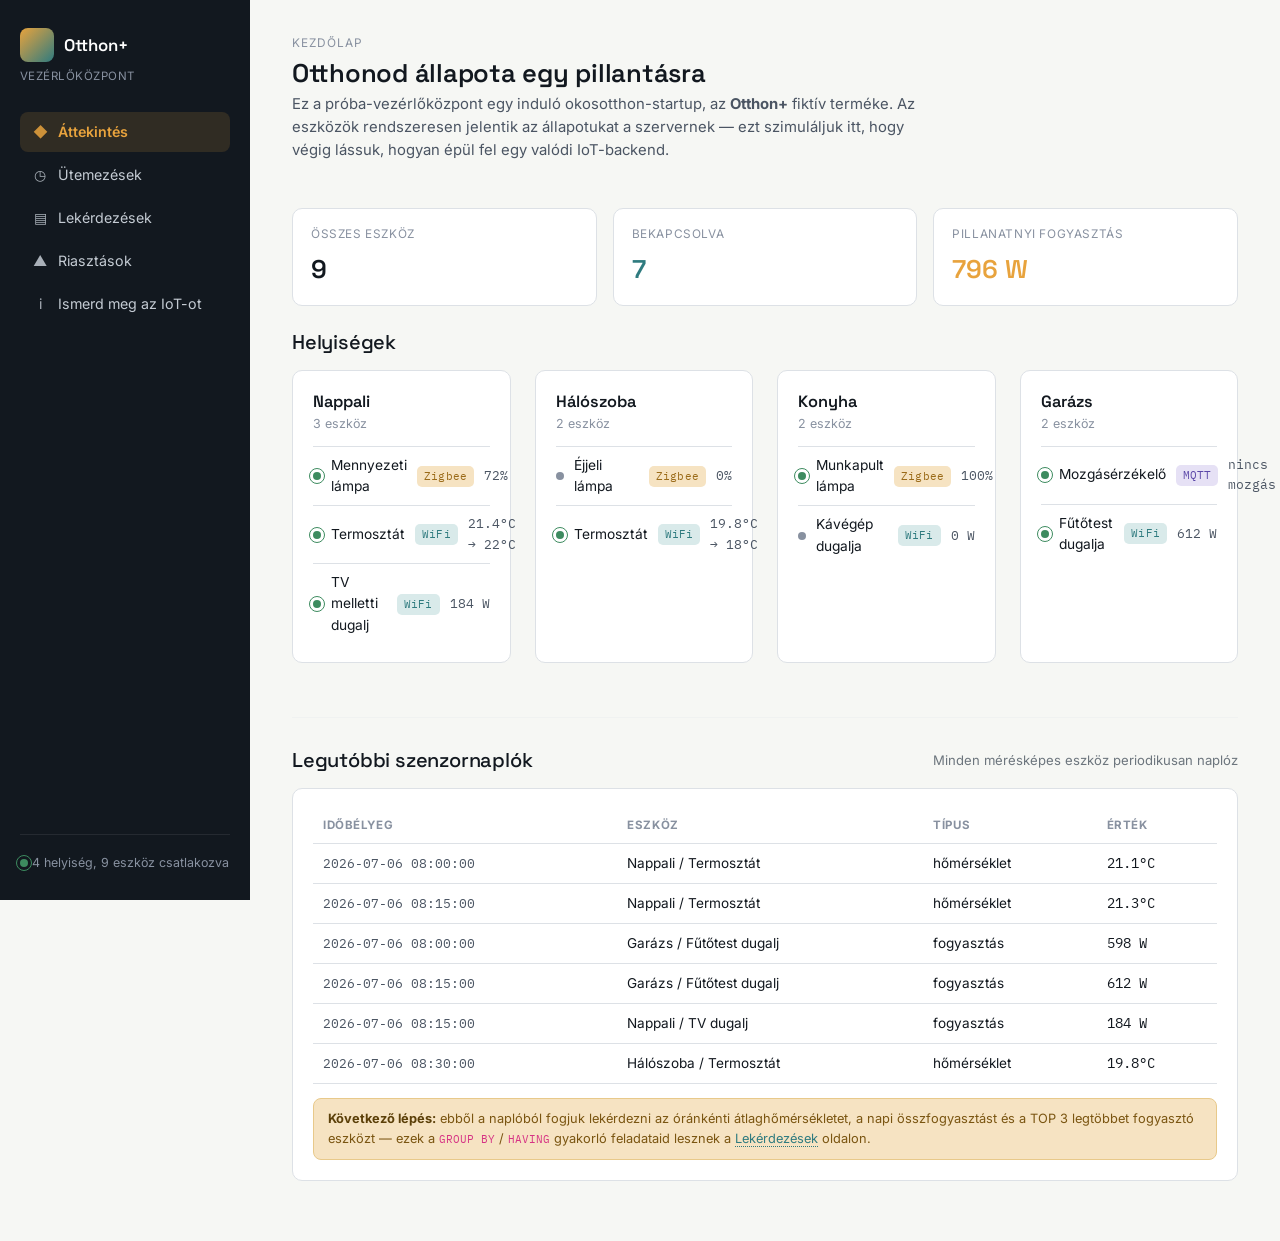
==== frontend/index.html @ bfc38625 "init: frontend letrehozva, mock adatok" ====
<!doctype html>
<html lang="hu">
  <head>
    <meta charset="UTF-8" />
    <meta name="viewport" content="width=device-width, initial-scale=1.0" />
    <title>Otthon+ · Vezérlőközpont</title>
    <link
      href="https://cdn.jsdelivr.net/npm/bootstrap@5.3.3/dist/css/bootstrap.min.css"
      rel="stylesheet"
    />
    <link
      href="https://fonts.googleapis.com/css2?family=Space+Grotesk:wght@500;600;700&family=Inter:wght@400;500;600&family=IBM+Plex+Mono:wght@400;500&display=swap"
      rel="stylesheet"
    />
    <link href="css/styles.css" rel="stylesheet" />
  </head>
  <body>
    <div class="app-shell">
      <aside class="sidebar">
        <div class="brand">
          <div class="brand-mark"></div>
          <div class="brand-name">Otthon+</div>
        </div>
        <div class="brand-sub">Vezérlőközpont</div>

        <nav>
          <a href="index.html"><span class="nav-icon">◆</span> Áttekintés</a>
          <a href="utemezesek.html"
            ><span class="nav-icon">◷</span> Ütemezések</a
          >
          <a href="lekerdezesek.html"
            ><span class="nav-icon">▤</span> Lekérdezések</a
          >
          <a href="riasztasok.html"
            ><span class="nav-icon">▲</span> Riasztások</a
          >
          <a href="ismerd-meg.html"
            ><span class="nav-icon">i</span> Ismerd meg az IoT-ot</a
          >
        </nav>

        <div class="conn-status">
          <span class="live-dot on"></span>
          4 helyiség, 9 eszköz csatlakozva
        </div>
      </aside>

      <main class="main">
        <div class="topbar">
          <div>
            <div class="section-eyebrow">Kezdőlap</div>
            <h1>Otthonod állapota egy pillantásra</h1>
            <p class="lede">
              Ez a próba-vezérlőközpont egy induló okosotthon-startup, az
              <strong>Otthon+</strong> fiktív terméke. Az eszközök rendszeresen
              jelentik az állapotukat a szervernek — ezt szimuláljuk itt, hogy
              végig lássuk, hogyan épül fel egy valódi IoT-backend.
            </p>
          </div>
        </div>

        <div class="row g-3 mb-4">
          <div class="col-sm-4">
            <div class="stat-tile">
              <div class="stat-label">Összes eszköz</div>
              <div class="stat-value" id="stat-total-devices">–</div>
            </div>
          </div>
          <div class="col-sm-4">
            <div class="stat-tile">
              <div class="stat-label">Bekapcsolva</div>
              <div class="stat-value teal" id="stat-online-devices">–</div>
            </div>
          </div>
          <div class="col-sm-4">
            <div class="stat-tile">
              <div class="stat-label">Pillanatnyi fogyasztás</div>
              <div class="stat-value amber" id="stat-total-power">–</div>
            </div>
          </div>
        </div>

        <h2 class="h5 mb-3">Helyiségek</h2>
        <div class="row" id="rooms-overview"></div>

        <hr class="divider" />

        <div
          class="d-flex justify-content-between align-items-center mb-3 flex-wrap gap-2"
        >
          <h2 class="h5 mb-0">Legutóbbi szenzornaplók</h2>
          <span class="text-secondary small"
            >Minden mérésképes eszköz periodikusan naplóz</span
          >
        </div>

        <div class="card-soft">
          <table class="log-table">
            <thead>
              <tr>
                <th>Időbélyeg</th>
                <th>Eszköz</th>
                <th>Típus</th>
                <th>Érték</th>
              </tr>
            </thead>
            <tbody id="measurement-log-body"></tbody>
          </table>
          <div class="todo-note">
            <strong>Következő lépés:</strong> ebből a naplóból fogjuk lekérdezni
            az óránkénti átlaghőmérsékletet, a napi összfogyasztást és a TOP 3
            legtöbbet fogyasztó eszközt — ezek a <code>GROUP BY</code> /
            <code>HAVING</code> gyakorló feladataid lesznek a
            <a href="lekerdezesek.html" class="link-quiet">Lekérdezések</a>
            oldalon.
          </div>
        </div>
      </main>
    </div>

    <script src="js/data.js"></script>
    <script src="js/app.js"></script>
  </body>
</html>
---- frontend/css/styles.css ----
/* ==========================================================================
   Otthon+ Vezérlőközpont — design tokens
   Paletta:
     --ink     #12181F  sötét felület / sidebar
     --paper   #F6F7F4  oldal háttér
     --surface #FFFFFF  kártya felület
     --slate   #4B5563  másodlagos szöveg
     --amber   #E8A33D  energia / fogyasztás akcent
     --teal    #2F7B7F  klíma / hőmérséklet akcent
     --signal  #D64545  hiba / riasztás akcent
     --line    #DDE1E6  szegélyek
   Tipográfia: Space Grotesk (display), Inter (body), IBM Plex Mono (adat/log/kód)
   ========================================================================== */

:root {
  --ink: #12181F;
  --ink-soft: #1B232D;
  --paper: #F6F7F4;
  --surface: #FFFFFF;
  --slate: #4B5563;
  --slate-soft: #8891A0;
  --amber: #E8A33D;
  --amber-dim: #F6E3C2;
  --teal: #2F7B7F;
  --teal-dim: #D9EAEA;
  --signal: #D64545;
  --signal-dim: #F6D9D9;
  --line: #DDE1E6;
  --ok: #3D8B5F;
  --radius: 10px;
}

* { box-sizing: border-box; }

body {
  background: var(--paper);
  color: var(--ink);
  font-family: 'Inter', -apple-system, BlinkMacSystemFont, sans-serif;
  font-size: 15px;
  line-height: 1.55;
}

h1, h2, h3, h4, .display-font {
  font-family: 'Space Grotesk', 'Inter', sans-serif;
  letter-spacing: -0.01em;
}

code, pre, .mono, .data-value, .status-code, .sql-console textarea, .log-table td.ts, .badge-protocol {
  font-family: 'IBM Plex Mono', monospace;
}

/* ---------- Layout: sidebar + content ---------- */

.app-shell {
  display: flex;
  min-height: 100vh;
}

.sidebar {
  width: 250px;
  flex-shrink: 0;
  background: var(--ink);
  color: #DDE3E8;
  padding: 28px 20px;
  position: sticky;
  top: 0;
  height: 100vh;
  display: flex;
  flex-direction: column;
}

.sidebar .brand {
  display: flex;
  align-items: center;
  gap: 10px;
  margin-bottom: 6px;
}

.sidebar .brand-mark {
  width: 34px;
  height: 34px;
  border-radius: 8px;
  background: linear-gradient(135deg, var(--amber), var(--teal));
  flex-shrink: 0;
}

.sidebar .brand-name {
  font-family: 'Space Grotesk', sans-serif;
  font-weight: 600;
  font-size: 1.05rem;
  color: #fff;
}

.sidebar .brand-sub {
  font-size: 0.72rem;
  color: var(--slate-soft);
  margin-bottom: 26px;
  letter-spacing: 0.04em;
  text-transform: uppercase;
}

.sidebar nav {
  display: flex;
  flex-direction: column;
  gap: 3px;
}

.sidebar nav a {
  color: #C4CBD3;
  text-decoration: none;
  padding: 9px 12px;
  border-radius: 8px;
  font-size: 0.89rem;
  display: flex;
  align-items: center;
  gap: 10px;
  transition: background 0.15s ease, color 0.15s ease;
}

.sidebar nav a:hover {
  background: rgba(255,255,255,0.06);
  color: #fff;
}

.sidebar nav a.active {
  background: rgba(232,163,61,0.14);
  color: var(--amber);
  font-weight: 600;
}

.sidebar nav .nav-icon {
  width: 16px;
  text-align: center;
  opacity: 0.85;
}

.sidebar .conn-status {
  margin-top: auto;
  padding-top: 18px;
  border-top: 1px solid rgba(255,255,255,0.08);
  font-size: 0.78rem;
  color: var(--slate-soft);
}

.main {
  flex: 1;
  min-width: 0;
  padding: 34px 42px 60px;
}

.topbar {
  display: flex;
  justify-content: space-between;
  align-items: flex-start;
  margin-bottom: 30px;
  flex-wrap: wrap;
  gap: 14px;
}

.topbar h1 {
  font-size: 1.6rem;
  font-weight: 600;
  margin-bottom: 4px;
}

.topbar .lede {
  color: var(--slate);
  max-width: 640px;
  font-size: 0.93rem;
}

/* ---------- Live/status dot (signature element) ---------- */

.live-dot {
  width: 8px;
  height: 8px;
  border-radius: 50%;
  display: inline-block;
  position: relative;
  flex-shrink: 0;
}

.live-dot.on { background: var(--ok); }
.live-dot.off { background: var(--slate-soft); }
.live-dot.alert { background: var(--signal); }

.live-dot.on::after {
  content: '';
  position: absolute;
  inset: -4px;
  border-radius: 50%;
  border: 1.5px solid var(--ok);
  animation: pulse-ring 2.2s ease-out infinite;
}

@keyframes pulse-ring {
  0%   { transform: scale(0.7); opacity: 0.9; }
  80%  { transform: scale(1.6); opacity: 0; }
  100% { transform: scale(1.6); opacity: 0; }
}

@media (prefers-reduced-motion: reduce) {
  .live-dot.on::after { animation: none; }
}

/* ---------- Cards ---------- */

.card-soft {
  background: var(--surface);
  border: 1px solid var(--line);
  border-radius: var(--radius);
  padding: 20px;
}

.room-card {
  background: var(--surface);
  border: 1px solid var(--line);
  border-radius: var(--radius);
  padding: 18px 20px;
  height: 100%;
}

.room-card .room-name {
  font-family: 'Space Grotesk', sans-serif;
  font-weight: 600;
  font-size: 1.02rem;
}

.room-card .room-meta {
  font-size: 0.78rem;
  color: var(--slate-soft);
  margin-bottom: 12px;
}

.device-row {
  display: flex;
  align-items: center;
  gap: 10px;
  padding: 8px 0;
  border-top: 1px solid var(--line);
  font-size: 0.86rem;
}

.device-row:first-of-type { border-top: none; }

.device-row .device-name { flex: 1; }

.device-row .device-value {
  font-family: 'IBM Plex Mono', monospace;
  font-size: 0.82rem;
  color: var(--slate);
}

.badge-protocol {
  font-size: 0.68rem;
  padding: 2px 7px;
  border-radius: 5px;
  background: var(--teal-dim);
  color: var(--teal);
  letter-spacing: 0.02em;
}

.badge-protocol.wifi { background: var(--teal-dim); color: var(--teal); }
.badge-protocol.zigbee { background: var(--amber-dim); color: #9A6A18; }
.badge-protocol.mqtt { background: #E6E1F5; color: #5B47A8; }

.stat-tile {
  background: var(--surface);
  border: 1px solid var(--line);
  border-radius: var(--radius);
  padding: 16px 18px;
}

.stat-tile .stat-label {
  font-size: 0.74rem;
  text-transform: uppercase;
  letter-spacing: 0.05em;
  color: var(--slate-soft);
  margin-bottom: 6px;
}

.stat-tile .stat-value {
  font-family: 'Space Grotesk', sans-serif;
  font-size: 1.6rem;
  font-weight: 600;
}

.stat-tile .stat-value.amber { color: var(--amber); }
.stat-tile .stat-value.teal { color: var(--teal); }

/* ---------- HTTP / status code chips ---------- */

.status-code {
  display: inline-flex;
  align-items: center;
  gap: 6px;
  font-size: 0.8rem;
  padding: 3px 9px;
  border-radius: 6px;
  font-weight: 600;
}

.status-code.s2xx { background: #DEF2E6; color: var(--ok); }
.status-code.s3xx { background: var(--amber-dim); color: #9A6A18; }
.status-code.s4xx, .status-code.s5xx { background: var(--signal-dim); color: var(--signal); }

.method-chip {
  font-family: 'IBM Plex Mono', monospace;
  font-size: 0.74rem;
  font-weight: 700;
  padding: 2px 8px;
  border-radius: 5px;
  color: #fff;
  letter-spacing: 0.03em;
}

.method-chip.get { background: #2F7B7F; }
.method-chip.post { background: #3D8B5F; }
.method-chip.put, .method-chip.patch { background: #9A6A18; }
.method-chip.delete { background: var(--signal); }

/* ---------- Tables / logs ---------- */

.log-table {
  width: 100%;
  border-collapse: collapse;
  font-size: 0.85rem;
}

.log-table th {
  text-align: left;
  font-size: 0.72rem;
  text-transform: uppercase;
  letter-spacing: 0.05em;
  color: var(--slate-soft);
  border-bottom: 1px solid var(--line);
  padding: 8px 10px;
}

.log-table td {
  padding: 9px 10px;
  border-bottom: 1px solid var(--line);
}

.log-table td.ts { color: var(--slate); font-size: 0.8rem; }

/* ---------- SQL console ---------- */

.sql-console textarea {
  width: 100%;
  background: var(--ink);
  color: #E8EDF1;
  border: none;
  border-radius: 8px;
  padding: 16px 18px;
  font-size: 0.9rem;
  min-height: 110px;
  resize: vertical;
}

.sql-console textarea:focus {
  outline: 2px solid var(--amber);
  outline-offset: 1px;
}

.sql-console .console-hint {
  font-size: 0.78rem;
  color: var(--slate-soft);
  margin-top: 8px;
}

.result-placeholder {
  border: 1px dashed var(--line);
  border-radius: var(--radius);
  padding: 28px;
  text-align: center;
  color: var(--slate-soft);
  font-size: 0.88rem;
}

/* ---------- Concept cards (ismerd-meg) ---------- */

.concept-card {
  background: var(--surface);
  border: 1px solid var(--line);
  border-left: 3px solid var(--teal);
  border-radius: var(--radius);
  padding: 18px 20px;
  height: 100%;
}

.concept-card h4 {
  font-size: 1rem;
  margin-bottom: 8px;
}

.concept-card p {
  font-size: 0.88rem;
  color: var(--slate);
  margin-bottom: 0;
}

.flow-step {
  display: flex;
  align-items: flex-start;
  gap: 14px;
  padding: 14px 0;
  border-top: 1px solid var(--line);
}

.flow-step:first-of-type { border-top: none; }

.flow-step .flow-index {
  font-family: 'Space Grotesk', sans-serif;
  font-weight: 700;
  color: var(--amber);
  font-size: 1.1rem;
  width: 28px;
  flex-shrink: 0;
}

.flow-step h5 {
  font-size: 0.94rem;
  margin-bottom: 3px;
}

.flow-step p {
  font-size: 0.86rem;
  color: var(--slate);
  margin-bottom: 0;
}

/* ---------- Misc ---------- */

.section-eyebrow {
  font-size: 0.74rem;
  text-transform: uppercase;
  letter-spacing: 0.08em;
  color: var(--slate-soft);
  margin-bottom: 6px;
}

.divider {
  border: none;
  border-top: 1px solid var(--line);
  margin: 30px 0;
}

.todo-note {
  background: var(--amber-dim);
  border: 1px solid #E8C98A;
  border-radius: 8px;
  padding: 10px 14px;
  font-size: 0.8rem;
  color: #7A5511;
  margin-top: 14px;
}

.todo-note strong { color: #5c4009; }

a.link-quiet { color: var(--teal); text-decoration: none; border-bottom: 1px dotted var(--teal); }
a.link-quiet:hover { color: var(--ink); }

@media (max-width: 860px) {
  .app-shell { flex-direction: column; }
  .sidebar { width: 100%; height: auto; position: relative; }
  .main { padding: 24px; }
}
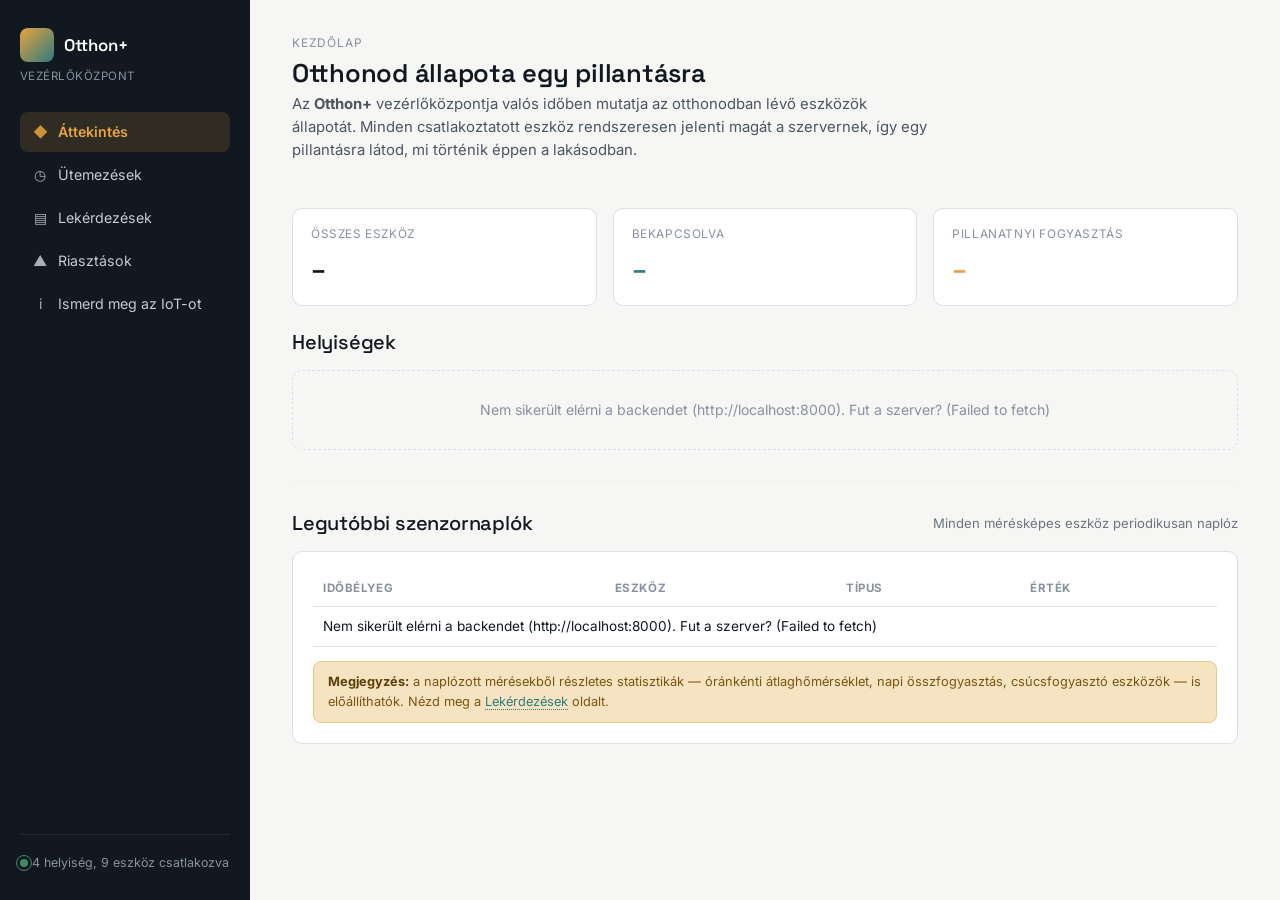
==== commit 9259c307: "full website" ====
--- a/frontend/index.html
+++ b/frontend/index.html
@@ -51,10 +51,10 @@
             <div class="section-eyebrow">Kezdőlap</div>
             <h1>Otthonod állapota egy pillantásra</h1>
             <p class="lede">
-              Ez a próba-vezérlőközpont egy induló okosotthon-startup, az
-              <strong>Otthon+</strong> fiktív terméke. Az eszközök rendszeresen
-              jelentik az állapotukat a szervernek — ezt szimuláljuk itt, hogy
-              végig lássuk, hogyan épül fel egy valódi IoT-backend.
+              Az <strong>Otthon+</strong> vezérlőközpontja valós időben
+              mutatja az otthonodban lévő eszközök állapotát. Minden csatlakoztatott
+              eszköz rendszeresen jelenti magát a szervernek, így egy pillantásra
+              látod, mi történik éppen a lakásodban.
             </p>
           </div>
         </div>
@@ -107,18 +107,18 @@
             <tbody id="measurement-log-body"></tbody>
           </table>
           <div class="todo-note">
-            <strong>Következő lépés:</strong> ebből a naplóból fogjuk lekérdezni
-            az óránkénti átlaghőmérsékletet, a napi összfogyasztást és a TOP 3
-            legtöbbet fogyasztó eszközt — ezek a <code>GROUP BY</code> /
-            <code>HAVING</code> gyakorló feladataid lesznek a
+            <strong>Megjegyzés:</strong> a naplózott mérésekből részletes
+            statisztikák — óránkénti átlaghőmérséklet, napi összfogyasztás,
+            csúcsfogyasztó eszközök — is előállíthatók. Nézd meg a
             <a href="lekerdezesek.html" class="link-quiet">Lekérdezések</a>
-            oldalon.
+            oldalt.
           </div>
         </div>
       </main>
     </div>
 
     <script src="js/data.js"></script>
+    <script src="js/api.js"></script>
     <script src="js/app.js"></script>
   </body>
 </html>
